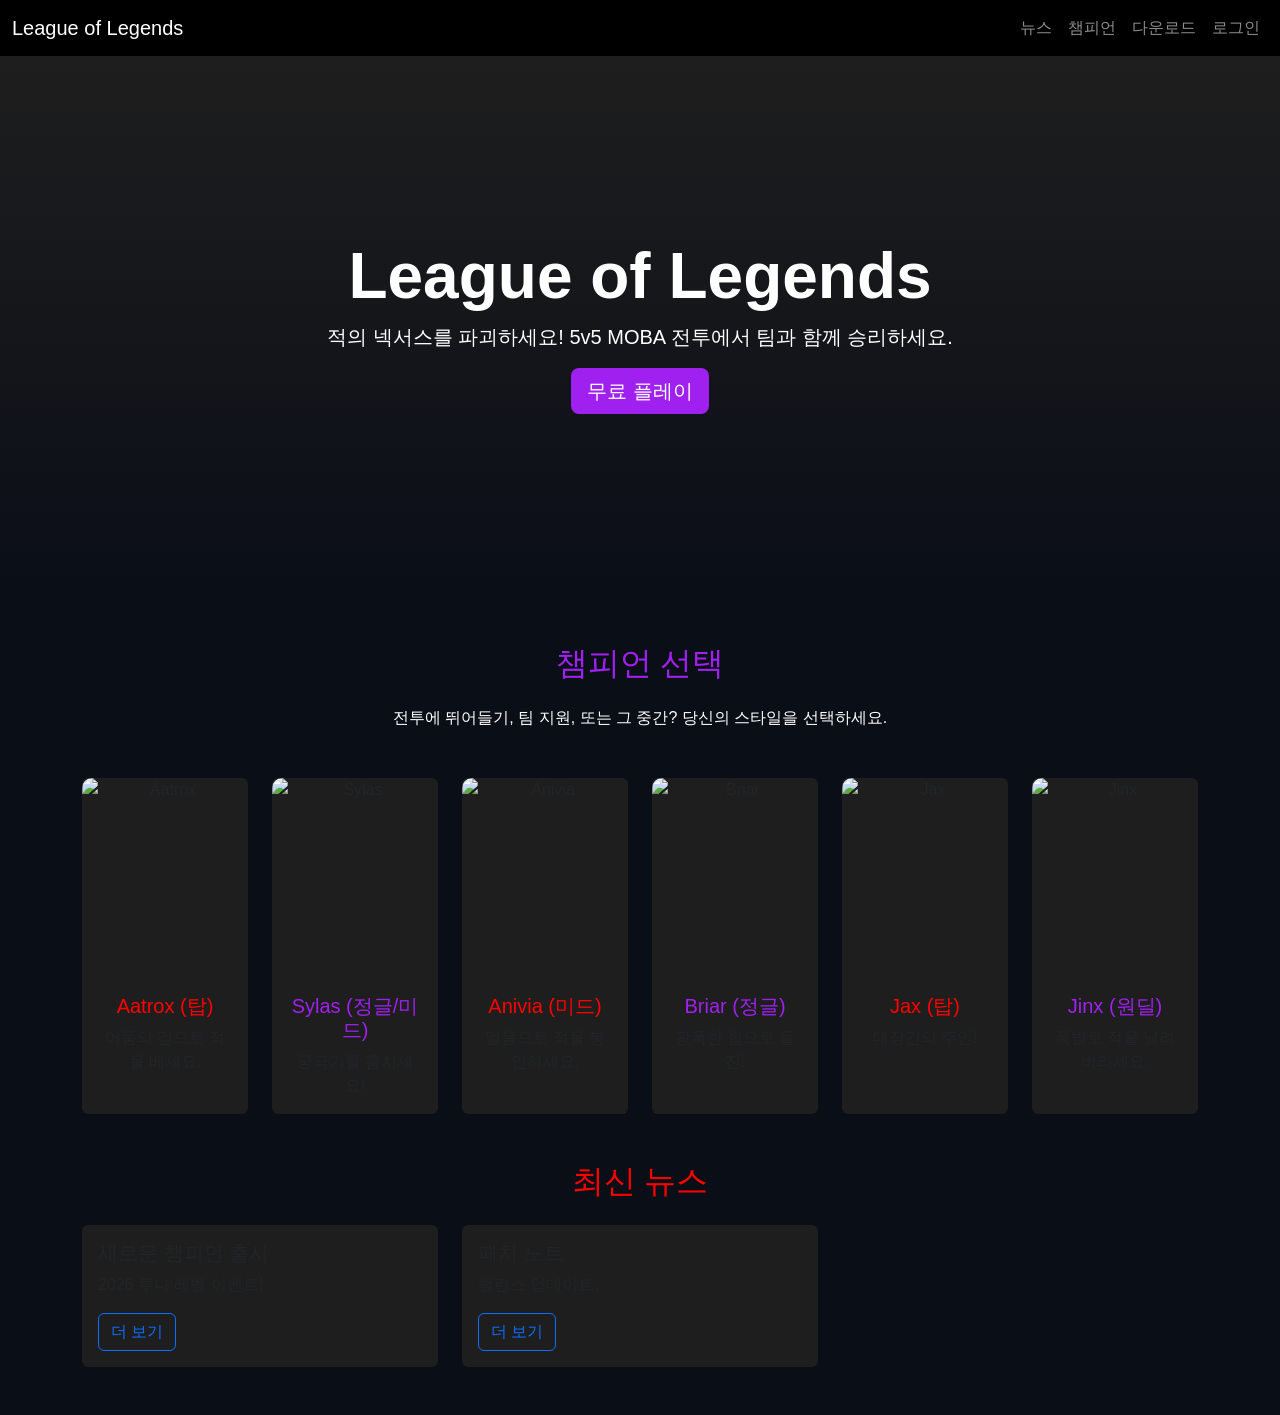
==== src/main/resources/META-INF/resources/index.html @ 88dd43bc "2주차수업완료" ====
<!DOCTYPE html>
<html lang="ko">
<head>
    <meta charset="UTF-8">
    <meta name="viewport" content="width=device-width, initial-scale=1.0">
    <title>League of Legends - 메인 페이지</title>
    <!-- Bootstrap 5 CDN -->
    <link href="https://cdn.jsdelivr.net/npm/bootstrap@5.3.0/dist/css/bootstrap.min.css" rel="stylesheet">
    <script src="https://cdn.jsdelivr.net/npm/bootstrap@5.3.0/dist/js/bootstrap.bundle.min.js"></script>
    <!-- 커스텀 스타일 (LOL 테마 + 챔피언 호버 효과) -->
    <style>
        body { background-color: #0a0e17; color: #fff; font-family: 'Arial', sans-serif; }
        .navbar { background-color: #000; }
        .hero { background: linear-gradient(to bottom, #1e1e1e, #0a0e17); min-height: 60vh; }
        .accent-purple { color: #a020f0; }
        .accent-red { color: #ff0000; }
        .card { background-color: #1e1e1e; border: none; transition: transform 0.3s, box-shadow 0.3s; }
        .card:hover { transform: scale(1.05); box-shadow: 0 10px 20px rgba(160, 32, 240, 0.5); }
        .card-img-top { height: 200px; object-fit: cover; border-radius: 10px 10px 0 0; }
        .btn-primary { background-color: #a020f0; border: none; }
        .btn-primary:hover { background-color: #800080; }
    </style>
</head>
<body>

    <!-- 헤더 (Navbar) -->
    <nav class="navbar navbar-expand-lg navbar-dark">
        <div class="container-fluid">
            <a class="navbar-brand" href="#">League of Legends</a>
            <button class="navbar-toggler" type="button" data-bs-toggle="collapse" data-bs-target="#navbarNav" aria-controls="navbarNav" aria-expanded="false" aria-label="Toggle navigation">
                <span class="navbar-toggler-icon"></span>
            </button>
            <div class="collapse navbar-collapse" id="navbarNav">
                <ul class="navbar-nav ms-auto">
                    <li class="nav-item"><a class="nav-link" href="#">뉴스</a></li>
                    <li class="nav-item"><a class="nav-link" href="#">챔피언</a></li>
                    <li class="nav-item"><a class="nav-link" href="#">다운로드</a></li>
                    <li class="nav-item"><a class="nav-link" href="#">로그인</a></li>
                </ul>
            </div>
        </div>
    </nav>

    <!-- 히어로 배너 (Hero Banner) -->
    <section class="hero d-flex align-items-center justify-content-center text-center py-5">
        <div class="container">
            <h1 class="display-3 fw-bold">League of Legends</h1>
            <p class="lead">적의 넥서스를 파괴하세요! 5v5 MOBA 전투에서 팀과 함께 승리하세요.</p>
            <a href="#" class="btn btn-primary btn-lg">무료 플레이</a>
        </div>
    </section>

<!-- 챔피언 선택 섹션 (작은 썸네일 PNG로 업데이트!) -->
    <section class="container my-5">
        <h2 class="text-center mb-4 accent-purple">챔피언 선택</h2>
        <p class="text-center mb-5">전투에 뛰어들기, 팀 지원, 또는 그 중간? 당신의 스타일을 선택하세요.</p>
        <div class="row g-4">
            <!-- Aatrox -->
            <div class="col-md-6 col-lg-4 col-xl-2">
                <div class="card text-center h-100">
                    <img src="https://ddragon.leagueoflegends.com/cdn/15.24.1/img/champion/Aatrox.png" class="card-img-top" alt="Aatrox" loading="lazy">
                    <div class="card-body">
                        <h5 class="card-title accent-red">Aatrox (탑)</h5>
                        <p class="card-text">어둠의 검으로 적을 베세요.</p>
                    </div>
                </div>
            </div>
            <!-- Sylas -->
            <div class="col-md-6 col-lg-4 col-xl-2">
                <div class="card text-center h-100">
                    <img src="https://ddragon.leagueoflegends.com/cdn/15.24.1/img/champion/Sylas.png" class="card-img-top" alt="Sylas" loading="lazy">
                    <div class="card-body">
                        <h5 class="card-title accent-purple">Sylas (정글/미드)</h5>
                        <p class="card-text">궁극기를 훔치세요!</p>
                    </div>
                </div>
            </div>
            <!-- Anivia -->
            <div class="col-md-6 col-lg-4 col-xl-2">
                <div class="card text-center h-100">
                    <img src="https://ddragon.leagueoflegends.com/cdn/15.24.1/img/champion/Anivia.png" class="card-img-top" alt="Anivia" loading="lazy">
                    <div class="card-body">
                        <h5 class="card-title accent-red">Anivia (미드)</h5>
                        <p class="card-text">얼음으로 적을 봉인하세요.</p>
                    </div>
                </div>
            </div>
            <!-- Briar -->
            <div class="col-md-6 col-lg-4 col-xl-2">
                <div class="card text-center h-100">
                    <img src="https://ddragon.leagueoflegends.com/cdn/15.24.1/img/champion/Briar.png" class="card-img-top" alt="Briar" loading="lazy">
                    <div class="card-body">
                        <h5 class="card-title accent-purple">Briar (정글)</h5>
                        <p class="card-text">광폭한 힘으로 돌진!</p>
                    </div>
                </div>
            </div>
            <!-- Jax -->
            <div class="col-md-6 col-lg-4 col-xl-2">
                <div class="card text-center h-100">
                    <img src="https://ddragon.leagueoflegends.com/cdn/15.24.1/img/champion/Jax.png" class="card-img-top" alt="Jax" loading="lazy">
                    <div class="card-body">
                        <h5 class="card-title accent-red">Jax (탑)</h5>
                        <p class="card-text">대장간의 주인!</p>
                    </div>
                </div>
            </div>
            <!-- Jinx -->
            <div class="col-md-6 col-lg-4 col-xl-2">
                <div class="card text-center h-100">
                    <img src="https://ddragon.leagueoflegends.com/cdn/15.24.1/img/champion/Jinx.png" class="card-img-top" alt="Jinx" loading="lazy">
                    <div class="card-body">
                        <h5 class="card-title accent-purple">Jinx (원딜)</h5>
                        <p class="card-text">폭발로 적을 날려버리세요.</p>
                    </div>
                </div>
            </div>
        </div>
    </section>

    <!-- 뉴스 섹션 (기존 유지) -->
    <section class="container my-5">
        <h2 class="text-center mb-4 accent-red">최신 뉴스</h2>
        <div class="row g-4">
            <div class="col-md-6 col-lg-4">
                <div class="card">
                    <div class="card-body">
                        <h5 class="card-title">새로운 챔피언 출시</h5>
                        <p class="card-text">2026 루나 레벨 이벤트!</p>
                        <a href="#" class="btn btn-outline-primary">더 보기</a>
                    </div>
                </div>
            </div>
            <div class="col-md-6 col-lg-4">
                <div class="card">
                    <div class="card-body">
                        <h5 class="card-title">패치 노트</h5>
                        <p class="card-text">밸런스 업데이트.</p>
                        <a href="#" class="btn btn-outline-primary">더 보기</a>
                    </div>
                </div>
            </div>
        </div>
    </section>
    
</body>
</html>
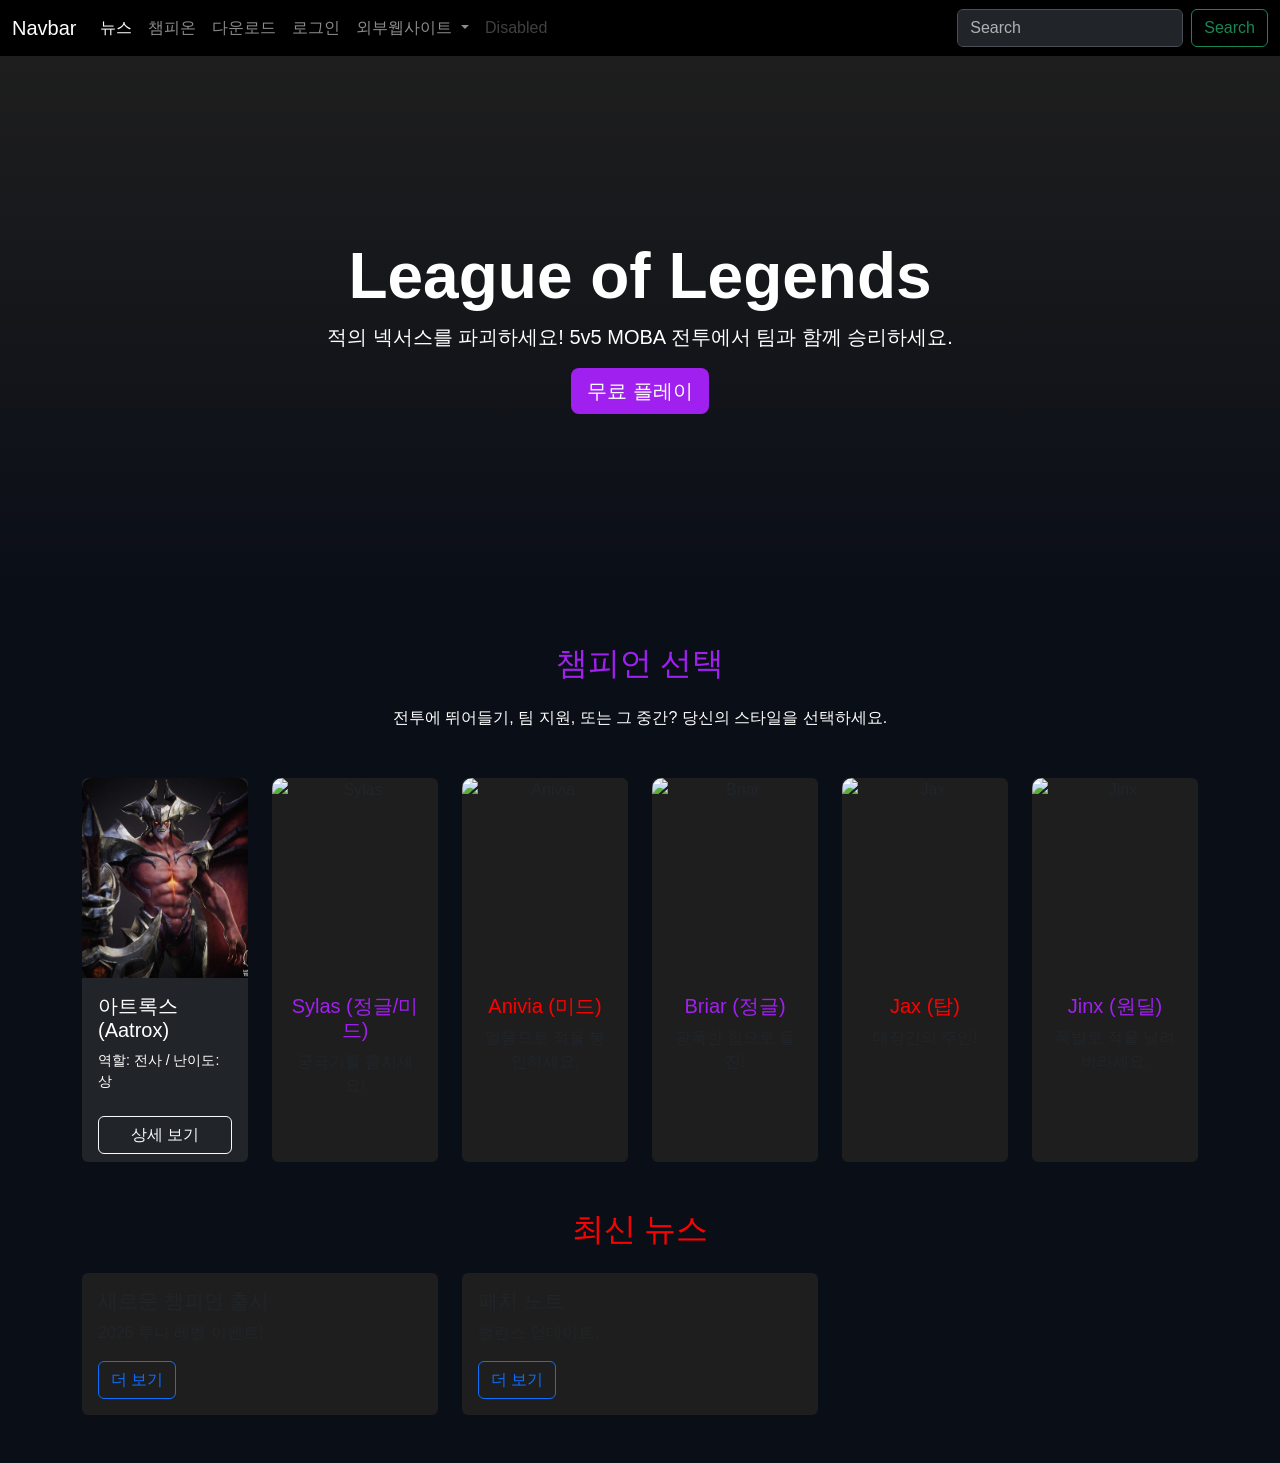
==== commit 529ea77f: "4주차수업완료" ====
--- a/src/main/resources/META-INF/resources/index.html
+++ b/src/main/resources/META-INF/resources/index.html
@@ -24,23 +24,48 @@
 <body>
 
     <!-- 헤더 (Navbar) -->
-    <nav class="navbar navbar-expand-lg navbar-dark">
-        <div class="container-fluid">
-            <a class="navbar-brand" href="#">League of Legends</a>
-            <button class="navbar-toggler" type="button" data-bs-toggle="collapse" data-bs-target="#navbarNav" aria-controls="navbarNav" aria-expanded="false" aria-label="Toggle navigation">
-                <span class="navbar-toggler-icon"></span>
-            </button>
-            <div class="collapse navbar-collapse" id="navbarNav">
-                <ul class="navbar-nav ms-auto">
-                    <li class="nav-item"><a class="nav-link" href="#">뉴스</a></li>
-                    <li class="nav-item"><a class="nav-link" href="#">챔피언</a></li>
-                    <li class="nav-item"><a class="nav-link" href="#">다운로드</a></li>
-                    <li class="nav-item"><a class="nav-link" href="#">로그인</a></li>
-                </ul>
-            </div>
-        </div>
-    </nav>
-
+   <nav class="navbar navbar-expand-lg" data-bs-theme="dark">
+  <div class="container-fluid">
+    <a class="navbar-brand" href="#">Navbar</a>
+    <button class="navbar-toggler" type="button" data-bs-toggle="collapse" data-bs-target="#navbarSupportedContent" aria-controls="navbarSupportedContent" aria-expanded="false" aria-label="Toggle navigation">
+      <span class="navbar-toggler-icon"></span>
+    </button>
+    <div class="collapse navbar-collapse" id="navbarSupportedContent">
+      <ul class="navbar-nav me-auto mb-2 mb-lg-0">
+        <li class="nav-item">
+          <a class="nav-link active" aria-current="page" href="#">뉴스</a>
+        </li>
+        <li class="nav-item">
+          <a class="nav-link" href="#">챔피온</a>
+        </li>
+         <li class="nav-item">
+          <a class="nav-link" href="#">다운로드</a>
+        </li>
+         <li class="nav-item">
+          <a class="nav-link" href="#">로그인</a>
+        </li>
+        <li class="nav-item dropdown">
+          <a class="nav-link dropdown-toggle" href="#" id="navbarDropdown" role="button" data-bs-toggle="dropdown" aria-expanded="false">
+            외부웹사이트
+          </a>
+          <ul class="dropdown-menu" aria-labelledby="navbarDropdown">
+            <li><a class="dropdown-item" href="https://lol.ps/" target="_blank">롤 전적 사이트</a></li>
+            <li><a class="dropdown-item" href="#">Another action</a></li>
+            <li><hr class="dropdown-divider"></li>
+            <li><a class="dropdown-item" href="#">Something else here</a></li>
+          </ul>
+        </li>
+        <li class="nav-item">
+          <a class="nav-link disabled" href="#" tabindex="-1" aria-disabled="true">Disabled</a>
+        </li>
+      </ul>
+      <form class="d-flex">
+        <input class="form-control me-2" type="search" placeholder="Search" aria-label="Search">
+        <button class="btn btn-outline-success" type="submit">Search</button>
+      </form>
+    </div>
+  </div>
+</nav>
     <!-- 히어로 배너 (Hero Banner) -->
     <section class="hero d-flex align-items-center justify-content-center text-center py-5">
         <div class="container">
@@ -56,15 +81,48 @@
         <p class="text-center mb-5">전투에 뛰어들기, 팀 지원, 또는 그 중간? 당신의 스타일을 선택하세요.</p>
         <div class="row g-4">
             <!-- Aatrox -->
-            <div class="col-md-6 col-lg-4 col-xl-2">
-                <div class="card text-center h-100">
-                    <img src="https://ddragon.leagueoflegends.com/cdn/15.24.1/img/champion/Aatrox.png" class="card-img-top" alt="Aatrox" loading="lazy">
-                    <div class="card-body">
-                        <h5 class="card-title accent-red">Aatrox (탑)</h5>
-                        <p class="card-text">어둠의 검으로 적을 베세요.</p>
-                    </div>
-                </div>
-            </div>
+            <div class="col">
+            <div class="card bg-dark text-white border-secondary h-100">
+                <img src="image/a1.jpeg" class="card-img-top" alt="아트록스">
+                <div class="card-body">
+                <h5 class="card-title">아트록스 (Aatrox)</h5>
+                <p class="card-text small">역할: 전사 / 난이도: 상</p>
+                </div>
+                <div class="card-footer bg-transparent border-0">
+                <button class="btn btn-outline-light w-100"
+                    data-bs-toggle="modal"
+                    data-bs-target="#modalAatrox"
+                    data-champ="Aatrox">
+                상세 보기
+                </button>
+                </div>
+            </div>
+            </div>
+  <!-- 모달 (iframe으로 Aatrox.html 불러오기) -->
+<div class="modal fade" id="modalAatrox" tabindex="-1" aria-labelledby="modalAatroxLabel" aria-hidden="true">
+<div class="modal-dialog modal-xl modal-dialog-centered modal-dialog-scrollable">
+<div class="modal-content bg-dark text-white border-secondary">
+<!-- 헤더 -->
+<div class="modal-header border-secondary">
+<h5 class="modal-title" id="modalAatroxLabel">아트록스 (Aatrox) 상세 정보</h5>
+<button type="button" class="btn-close btn-close-white" data-bs-dismiss="modal" aria-label="Close"></button>
+</div>
+<!-- 바디: iframe으로 내용 채움 -->
+<div class="modal-body p-0" style="height: 65vh; background: #0a0e17;">
+<iframe
+src="modals/Aatrox.html"
+frameborder="0"
+style="width: 100%; height: 100%; border: none;"
+allowfullscreen>
+</iframe>
+</div>
+<!-- 푸터 -->
+<div class="modal-footer border-secondary">
+<button type="button" class="btn btn-outline-light" data-bs-dismiss="modal">닫기</button>
+</div>
+</div>
+</div>
+</div>
             <!-- Sylas -->
             <div class="col-md-6 col-lg-4 col-xl-2">
                 <div class="card text-center h-100">
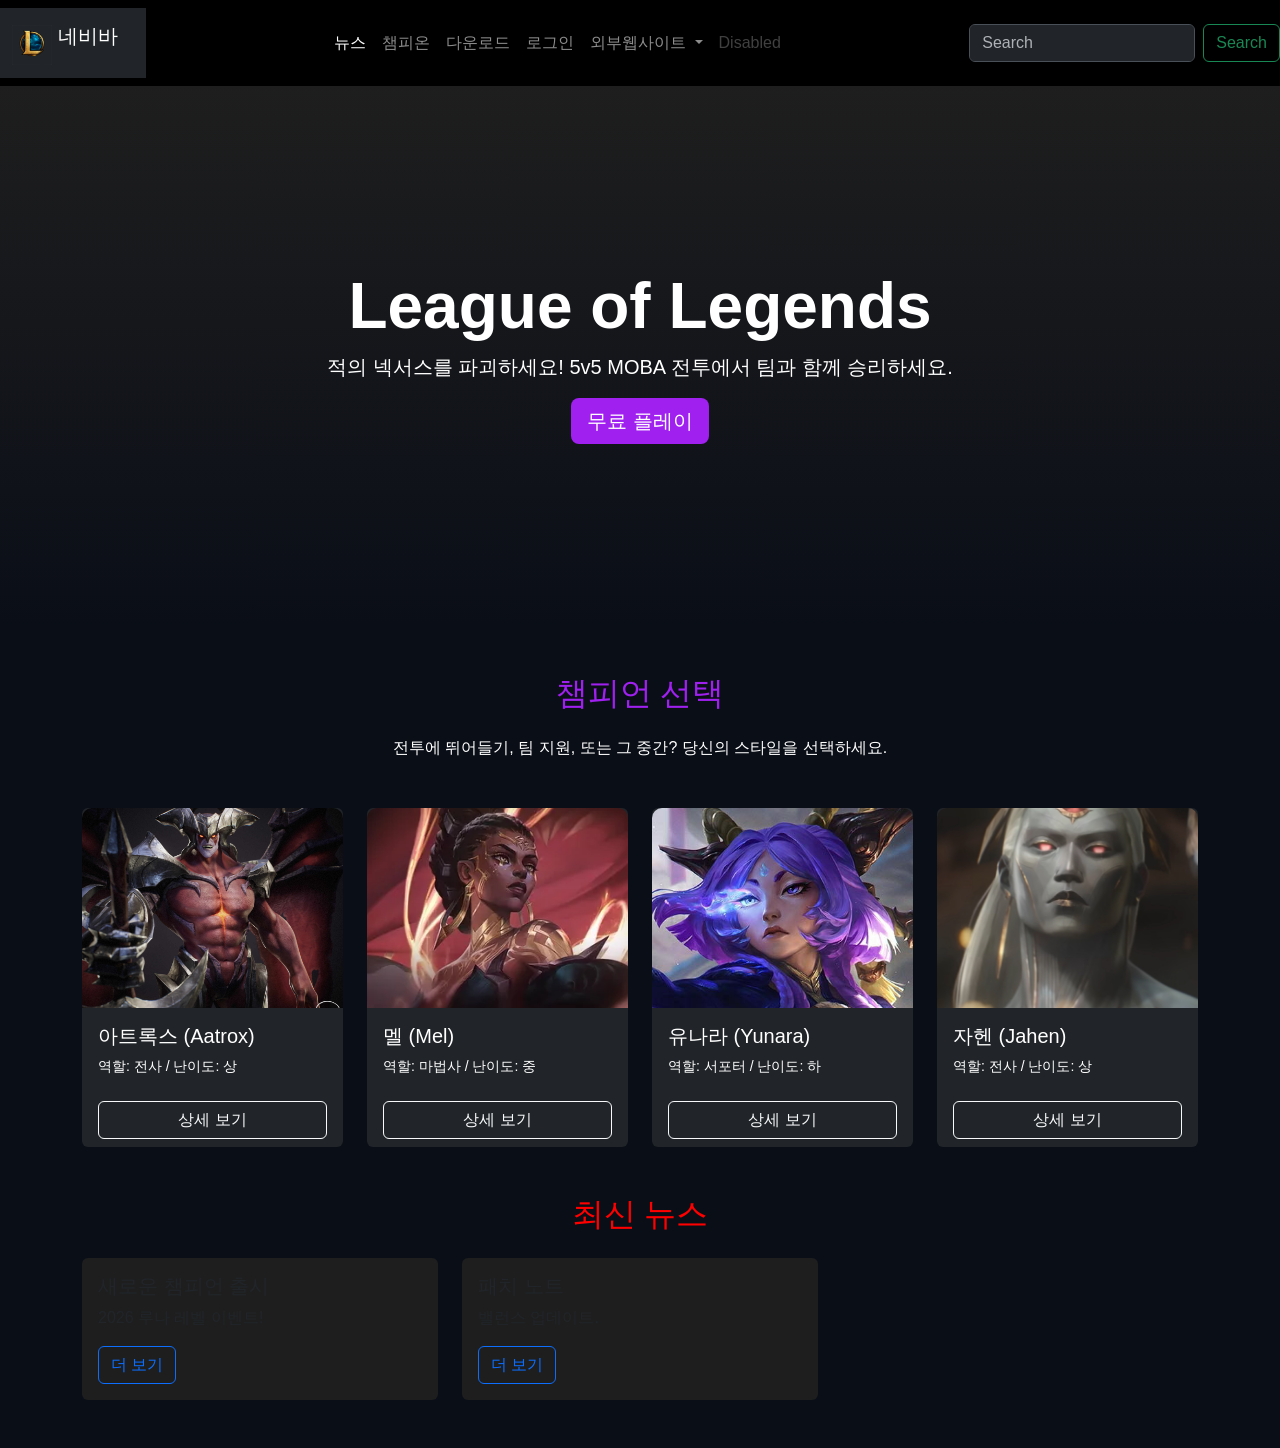
==== commit 930e3292: "5주차수업완료" ====
--- a/src/main/resources/META-INF/resources/index.html
+++ b/src/main/resources/META-INF/resources/index.html
@@ -25,13 +25,19 @@
 
     <!-- 헤더 (Navbar) -->
    <nav class="navbar navbar-expand-lg" data-bs-theme="dark">
+  <nav class="navbar navbar-expand-lg bg-dark navbar-dark">
   <div class="container-fluid">
-    <a class="navbar-brand" href="#">Navbar</a>
+    <a class="navbar-brand" href="#">
+      <img src="image/a2.jpeg" alt="LOL 로고" width="40" height="40" class="d-inline-block align-text-top">
+      네비바
+    </a>
+  </div>
+</nav>
     <button class="navbar-toggler" type="button" data-bs-toggle="collapse" data-bs-target="#navbarSupportedContent" aria-controls="navbarSupportedContent" aria-expanded="false" aria-label="Toggle navigation">
       <span class="navbar-toggler-icon"></span>
     </button>
     <div class="collapse navbar-collapse" id="navbarSupportedContent">
-      <ul class="navbar-nav me-auto mb-2 mb-lg-0">
+      <ul class="navbar-nav mx-auto mb-2 mb-lg-0">
         <li class="nav-item">
           <a class="nav-link active" aria-current="page" href="#">뉴스</a>
         </li>
@@ -39,7 +45,7 @@
           <a class="nav-link" href="#">챔피온</a>
         </li>
          <li class="nav-item">
-          <a class="nav-link" href="#">다운로드</a>
+          <a class="nav-link" href="main_page_sub/download.html">다운로드</a>
         </li>
          <li class="nav-item">
           <a class="nav-link" href="#">로그인</a>
@@ -83,7 +89,9 @@
             <!-- Aatrox -->
             <div class="col">
             <div class="card bg-dark text-white border-secondary h-100">
-                <img src="image/a1.jpeg" class="card-img-top" alt="아트록스">
+               <img src="image/a1.jpeg" class="card-img-top" 
+                    alt="아트록스"
+                    style="height: 200px; object-fit: cover;">
                 <div class="card-body">
                 <h5 class="card-title">아트록스 (Aatrox)</h5>
                 <p class="card-text small">역할: 전사 / 난이도: 상</p>
@@ -98,7 +106,7 @@
                 </div>
             </div>
             </div>
-  <!-- 모달 (iframe으로 Aatrox.html 불러오기) -->
+<!-- 모달 (iframe으로 Aatrox.html 불러오기) -->
 <div class="modal fade" id="modalAatrox" tabindex="-1" aria-labelledby="modalAatroxLabel" aria-hidden="true">
 <div class="modal-dialog modal-xl modal-dialog-centered modal-dialog-scrollable">
 <div class="modal-content bg-dark text-white border-secondary">
@@ -123,57 +131,104 @@
 </div>
 </div>
 </div>
-            <!-- Sylas -->
-            <div class="col-md-6 col-lg-4 col-xl-2">
-                <div class="card text-center h-100">
-                    <img src="https://ddragon.leagueoflegends.com/cdn/15.24.1/img/champion/Sylas.png" class="card-img-top" alt="Sylas" loading="lazy">
-                    <div class="card-body">
-                        <h5 class="card-title accent-purple">Sylas (정글/미드)</h5>
-                        <p class="card-text">궁극기를 훔치세요!</p>
-                    </div>
-                </div>
-            </div>
-            <!-- Anivia -->
-            <div class="col-md-6 col-lg-4 col-xl-2">
-                <div class="card text-center h-100">
-                    <img src="https://ddragon.leagueoflegends.com/cdn/15.24.1/img/champion/Anivia.png" class="card-img-top" alt="Anivia" loading="lazy">
-                    <div class="card-body">
-                        <h5 class="card-title accent-red">Anivia (미드)</h5>
-                        <p class="card-text">얼음으로 적을 봉인하세요.</p>
-                    </div>
-                </div>
-            </div>
-            <!-- Briar -->
-            <div class="col-md-6 col-lg-4 col-xl-2">
-                <div class="card text-center h-100">
-                    <img src="https://ddragon.leagueoflegends.com/cdn/15.24.1/img/champion/Briar.png" class="card-img-top" alt="Briar" loading="lazy">
-                    <div class="card-body">
-                        <h5 class="card-title accent-purple">Briar (정글)</h5>
-                        <p class="card-text">광폭한 힘으로 돌진!</p>
-                    </div>
-                </div>
-            </div>
-            <!-- Jax -->
-            <div class="col-md-6 col-lg-4 col-xl-2">
-                <div class="card text-center h-100">
-                    <img src="https://ddragon.leagueoflegends.com/cdn/15.24.1/img/champion/Jax.png" class="card-img-top" alt="Jax" loading="lazy">
-                    <div class="card-body">
-                        <h5 class="card-title accent-red">Jax (탑)</h5>
-                        <p class="card-text">대장간의 주인!</p>
-                    </div>
-                </div>
-            </div>
-            <!-- Jinx -->
-            <div class="col-md-6 col-lg-4 col-xl-2">
-                <div class="card text-center h-100">
-                    <img src="https://ddragon.leagueoflegends.com/cdn/15.24.1/img/champion/Jinx.png" class="card-img-top" alt="Jinx" loading="lazy">
-                    <div class="card-body">
-                        <h5 class="card-title accent-purple">Jinx (원딜)</h5>
-                        <p class="card-text">폭발로 적을 날려버리세요.</p>
-                    </div>
-                </div>
-            </div>
-        </div>
+            <!-- Mel -->
+  <div class="col">
+            <div class="card bg-dark text-white border-secondary h-100">
+    <img src="image/a3.jpeg" class="card-img-top"
+        alt="멜 (Mel)"
+        style="height: 200px; object-fit: cover; object-position: center 30%;">
+                <div class="card-body">
+      <h5 class="card-title">멜 (Mel)</h5>
+      <p class="card-text small">역할: 마법사 / 난이도: 중</p>
+    </div>
+    <div class="card-footer bg-transparent border-0">
+      <button class="btn btn-outline-light w-100" data-bs-toggle="modal" data-bs-target="#modalMel" aria-label="멜 상세 정보 보기">
+        상세 보기
+      </button>
+    </div>
+  </div>
+</div>
+<!-- Mel 모달 -->
+<div class="modal fade" id="modalMel" tabindex="-1" aria-labelledby="modalMelLabel" aria-hidden="true">
+  <div class="modal-dialog modal-xl modal-dialog-centered modal-dialog-scrollable">
+    <div class="modal-content bg-dark text-white border-secondary">
+      <div class="modal-header border-secondary">
+        <h5 class="modal-title" id="modalMelLabel">멜 (Mel) 상세 정보</h5>
+        <button type="button" class="btn-close btn-close-white" data-bs-dismiss="modal" aria-label="닫기"></button>
+      </div>
+      <div class="modal-body p-0" style="height: 65vh; background: #0a0e17;">
+        <iframe src="modals/Mel.html" frameborder="0" style="width: 100%; height: 100%; border: none;" allowfullscreen></iframe>
+      </div>
+      <div class="modal-footer border-secondary">
+        <button type="button" class="btn btn-outline-light" data-bs-dismiss="modal">닫기</button>
+      </div>
+    </div>
+  </div>
+</div>
+<!-- Yunara -->
+  <div class="col">
+            <div class="card bg-dark text-white border-secondary h-100">
+    <img src="image/a4.jpeg" class="card-img-top" alt="유나라 (Yunara)" style="height: 200px; object-fit: cover;">
+    <div class="card-body">
+      <h5 class="card-title">유나라 (Yunara)</h5>
+      <p class="card-text small">역할: 서포터 / 난이도: 하</p>
+    </div>
+    <div class="card-footer bg-transparent border-0">
+      <button class="btn btn-outline-light w-100" data-bs-toggle="modal" data-bs-target="#modalYunara" aria-label="유나라 상세 정보 보기">
+        상세 보기
+      </button>
+    </div>
+  </div>
+</div>
+<!-- Yunara 모달 -->
+<div class="modal fade" id="modalYunara" tabindex="-1" aria-labelledby="modalYunaraLabel" aria-hidden="true">
+  <div class="modal-dialog modal-xl modal-dialog-centered modal-dialog-scrollable">
+    <div class="modal-content bg-dark text-white border-secondary">
+      <div class="modal-header border-secondary">
+        <h5 class="modal-title" id="modalYunaraLabel">유나라 (Yunara) 상세 정보</h5>
+        <button type="button" class="btn-close btn-close-white" data-bs-dismiss="modal" aria-label="닫기"></button>
+      </div>
+      <div class="modal-body p-0" style="height: 65vh; background: #0a0e17;">
+        <iframe src="modals/Yunara.html" frameborder="0" style="width: 100%; height: 100%; border: none;" allowfullscreen></iframe>
+      </div>
+      <div class="modal-footer border-secondary">
+        <button type="button" class="btn btn-outline-light" data-bs-dismiss="modal">닫기</button>
+      </div>
+    </div>
+  </div>
+</div>
+<!-- Jahen -->
+  <div class="col">
+            <div class="card bg-dark text-white border-secondary h-100">
+    <img src="image/a5.jpeg" class="card-img-top" alt="자헨 (Jahen)" style="height: 200px; object-fit: cover;">
+    <div class="card-body">
+      <h5 class="card-title">자헨 (Jahen)</h5>
+      <p class="card-text small">역할: 전사 / 난이도: 상</p>
+    </div>
+    <div class="card-footer bg-transparent border-0">
+      <button class="btn btn-outline-light w-100" data-bs-toggle="modal" data-bs-target="#modalJahen" aria-label="자헨 상세 정보 보기">
+        상세 보기
+      </button>
+    </div>
+  </div>
+</div>
+<!-- Jahen 모달 -->
+<div class="modal fade" id="modalJahen" tabindex="-1" aria-labelledby="modalJahenLabel" aria-hidden="true">
+  <div class="modal-dialog modal-xl modal-dialog-centered modal-dialog-scrollable">
+    <div class="modal-content bg-dark text-white border-secondary">
+      <div class="modal-header border-secondary">
+        <h5 class="modal-title" id="modalJahenLabel">자헨 (Jahen) 상세 정보</h5>
+        <button type="button" class="btn-close btn-close-white" data-bs-dismiss="modal" aria-label="닫기"></button>
+      </div>
+      <div class="modal-body p-0" style="height: 65vh; background: #0a0e17;">
+        <iframe src="modals/Jahen.html" frameborder="0" style="width: 100%; height: 100%; border: none;" allowfullscreen></iframe>
+      </div>
+      <div class="modal-footer border-secondary">
+        <button type="button" class="btn btn-outline-light" data-bs-dismiss="modal">닫기</button>
+      </div>
+    </div>
+  </div>
+</div>
     </section>
 
     <!-- 뉴스 섹션 (기존 유지) -->
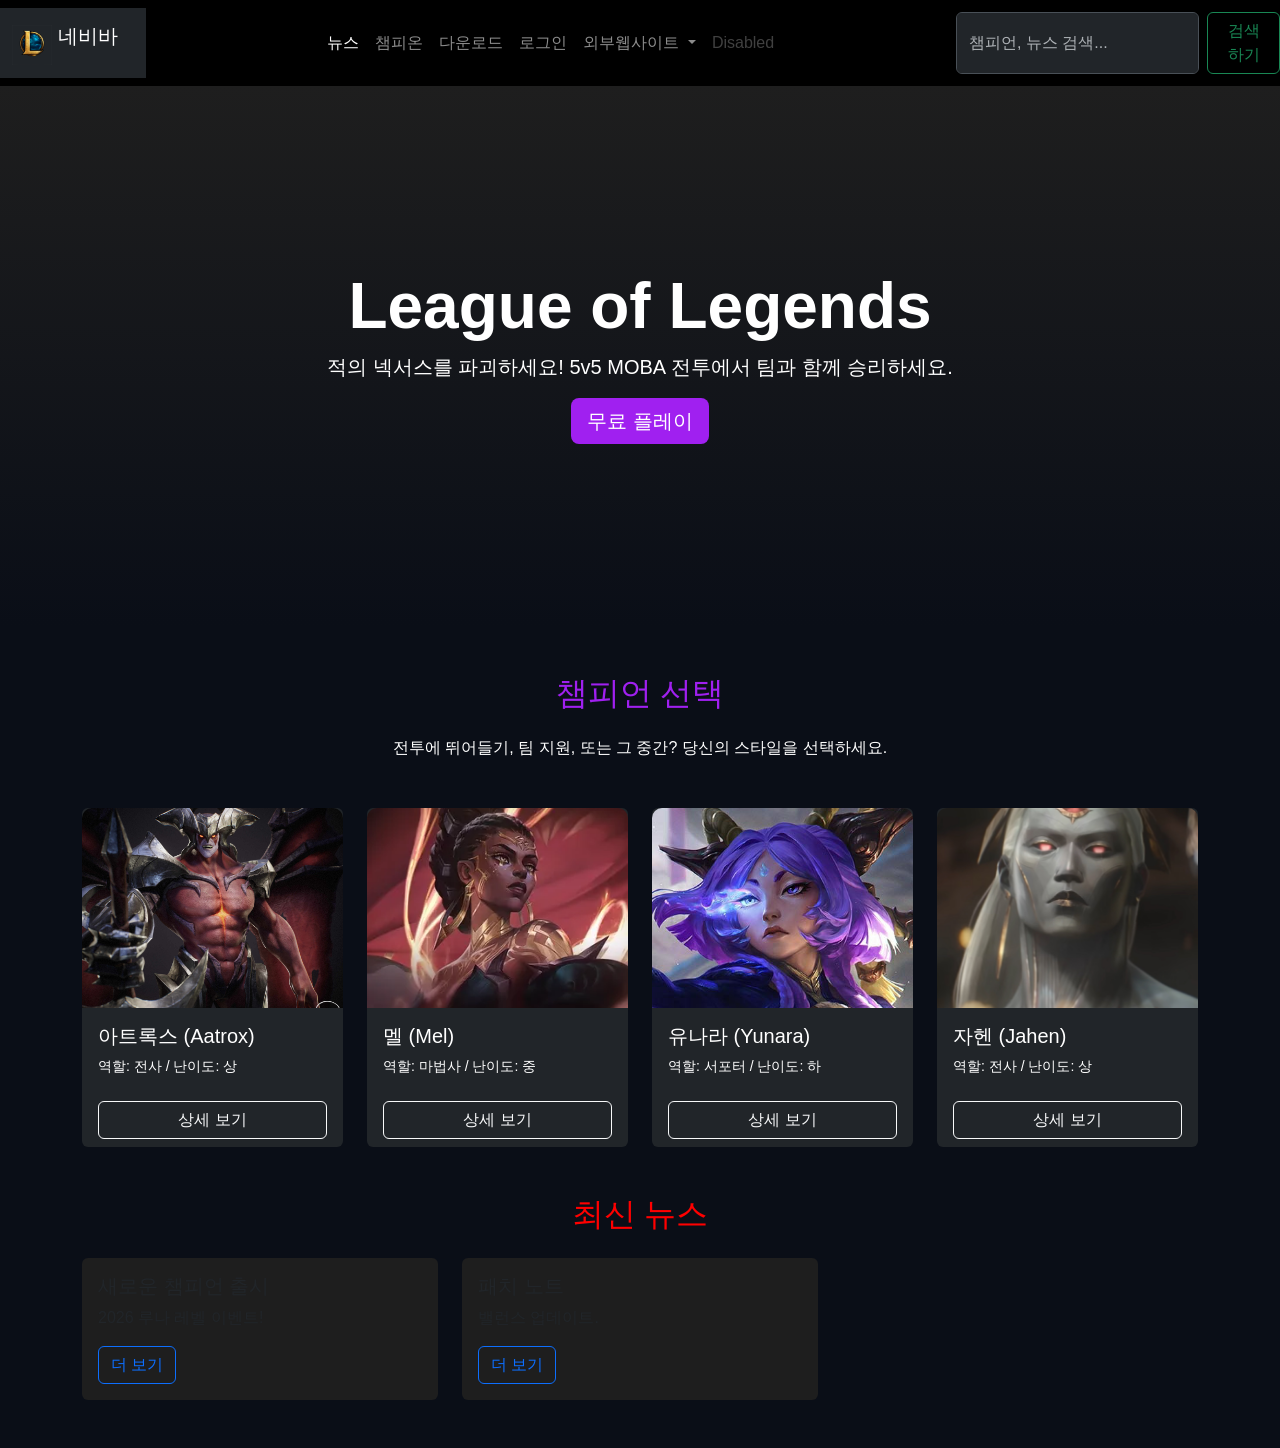
==== commit 0da7e748: "6주차 수업완료" ====
--- a/src/main/resources/META-INF/resources/index.html
+++ b/src/main/resources/META-INF/resources/index.html
@@ -6,7 +6,15 @@
     <title>League of Legends - 메인 페이지</title>
     <!-- Bootstrap 5 CDN -->
     <link href="https://cdn.jsdelivr.net/npm/bootstrap@5.3.0/dist/css/bootstrap.min.css" rel="stylesheet">
-    <script src="https://cdn.jsdelivr.net/npm/bootstrap@5.3.0/dist/js/bootstrap.bundle.min.js"></script>
+    <script src="js/bootstrap.bundle.min.js"></script>
+    <script src="js/test.js"></script>
+
+    <script>
+        window.onload = function() {
+            alert("메인 페이지 로딩 완료");
+          }
+    </script>
+
     <!-- 커스텀 스타일 (LOL 테마 + 챔피언 호버 효과) -->
     <style>
         body { background-color: #0a0e17; color: #fff; font-family: 'Arial', sans-serif; }
@@ -65,9 +73,9 @@
           <a class="nav-link disabled" href="#" tabindex="-1" aria-disabled="true">Disabled</a>
         </li>
       </ul>
-      <form class="d-flex">
-        <input class="form-control me-2" type="search" placeholder="Search" aria-label="Search">
-        <button class="btn btn-outline-success" type="submit">Search</button>
+      <form class="d-flex" id="searchForm">
+        <input class="form-control me-2" type="search" placeholder="챔피언, 뉴스 검색..." aria-label="Search" id="searchInput">
+        <button class="btn btn-outline-success" type="submit">검색하기</button>
       </form>
     </div>
   </div>
@@ -77,7 +85,7 @@
         <div class="container">
             <h1 class="display-3 fw-bold">League of Legends</h1>
             <p class="lead">적의 넥서스를 파괴하세요! 5v5 MOBA 전투에서 팀과 함께 승리하세요.</p>
-            <a href="#" class="btn btn-primary btn-lg">무료 플레이</a>
+            <a href="#" class="btn btn-primary btn-lg" onclick="alert('즐거운 플레이 되세요')">무료 플레이</a>
         </div>
     </section>
 
@@ -255,6 +263,6 @@
             </div>
         </div>
     </section>
-    
+    <script src="js/search.js"></script>
 </body>
 </html>
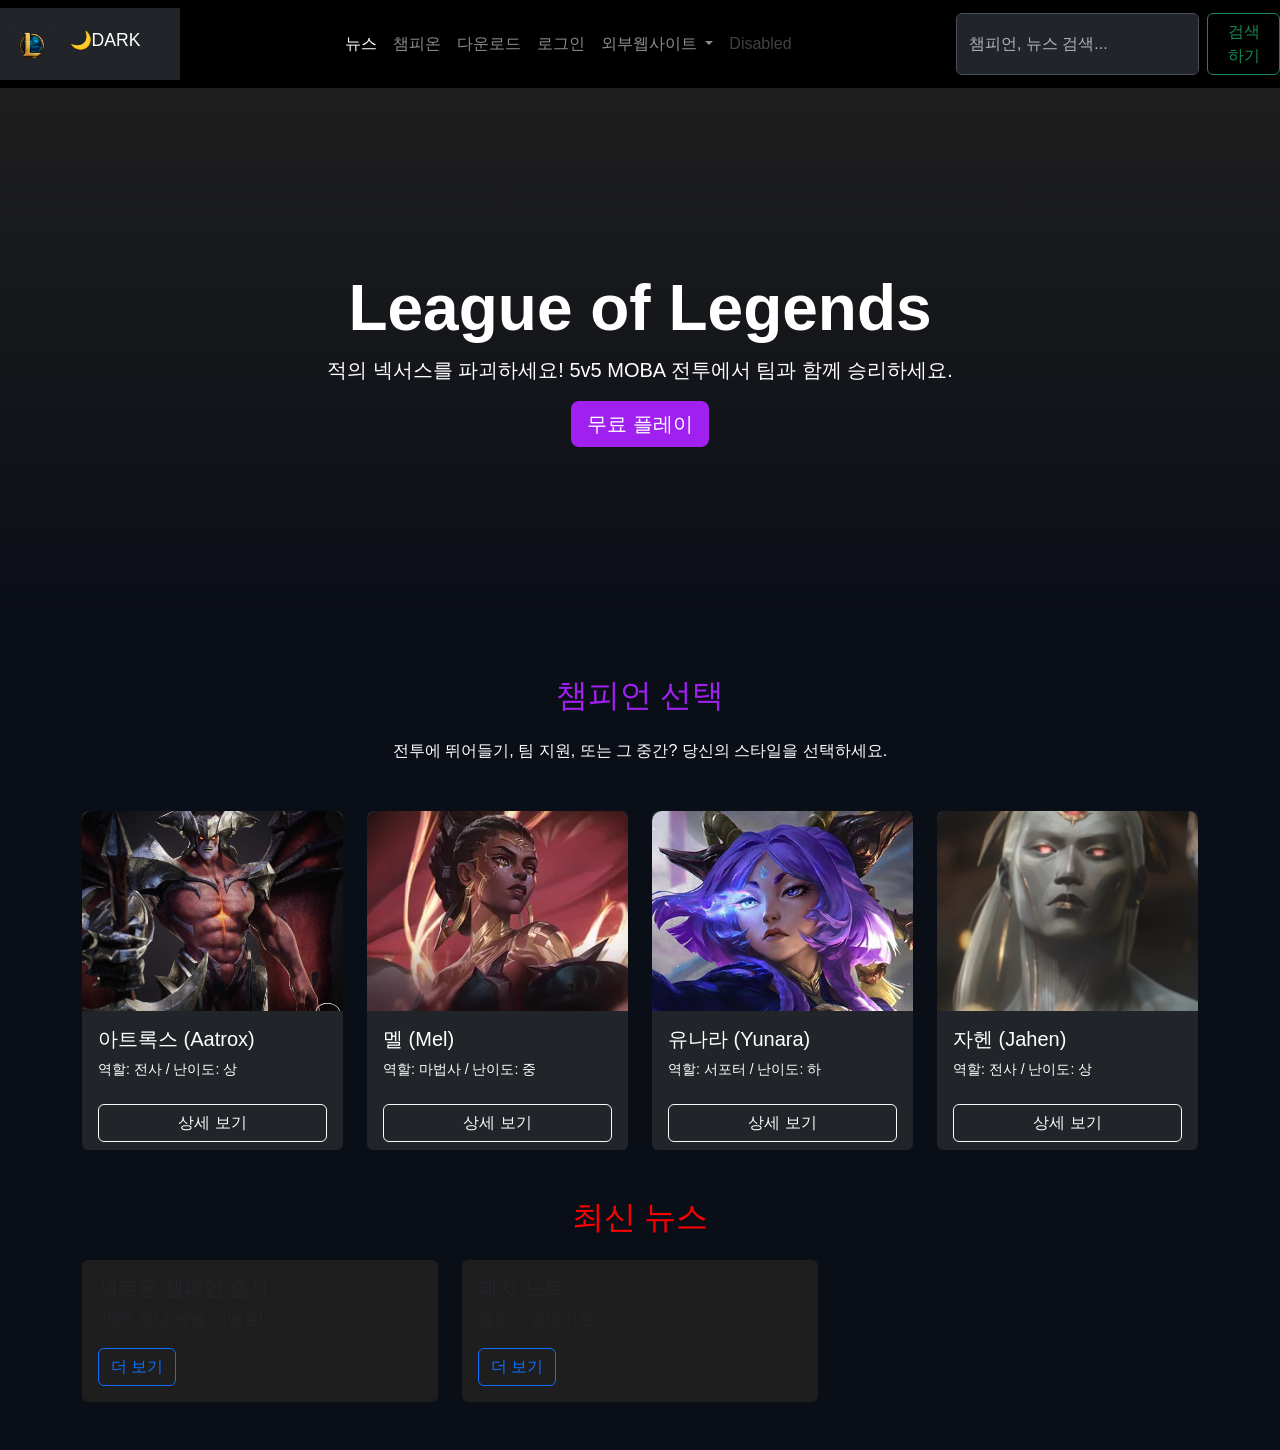
==== commit ae298b42: "9주차 수업완료" ====
--- a/src/main/resources/META-INF/resources/index.html
+++ b/src/main/resources/META-INF/resources/index.html
@@ -9,6 +9,8 @@
     <script src="js/bootstrap.bundle.min.js"></script>
     <script src="js/test.js"></script>
 
+
+    <link rel="stylesheet" href="css/main.css">
     <script>
         window.onload = function() {
             alert("메인 페이지 로딩 완료");
@@ -32,12 +34,14 @@
 <body>
 
     <!-- 헤더 (Navbar) -->
-   <nav class="navbar navbar-expand-lg" data-bs-theme="dark">
+  <nav class="navbar navbar-expand-lg" data-bs-theme="dark">
   <nav class="navbar navbar-expand-lg bg-dark navbar-dark">
   <div class="container-fluid">
     <a class="navbar-brand" href="#">
       <img src="image/a2.jpeg" alt="LOL 로고" width="40" height="40" class="d-inline-block align-text-top">
-      네비바
+      <button class="btn border-0" id="themeToggleBtn" onclick="toggleTheme()">
+🌙DARK
+</button>
     </a>
   </div>
 </nav>
@@ -52,10 +56,10 @@
         <li class="nav-item">
           <a class="nav-link" href="#">챔피온</a>
         </li>
-         <li class="nav-item">
+        <li class="nav-item">
           <a class="nav-link" href="main_page_sub/download.html">다운로드</a>
         </li>
-         <li class="nav-item">
+        <li class="nav-item">
           <a class="nav-link" href="#">로그인</a>
         </li>
         <li class="nav-item dropdown">
@@ -97,7 +101,7 @@
             <!-- Aatrox -->
             <div class="col">
             <div class="card bg-dark text-white border-secondary h-100">
-               <img src="image/a1.jpeg" class="card-img-top" 
+              <img src="image/a1.jpeg" class="card-img-top" 
                     alt="아트록스"
                     style="height: 200px; object-fit: cover;">
                 <div class="card-body">
@@ -115,9 +119,9 @@
             </div>
             </div>
 <!-- 모달 (iframe으로 Aatrox.html 불러오기) -->
-<div class="modal fade" id="modalAatrox" tabindex="-1" aria-labelledby="modalAatroxLabel" aria-hidden="true">
-<div class="modal-dialog modal-xl modal-dialog-centered modal-dialog-scrollable">
-<div class="modal-content bg-dark text-white border-secondary">
+  <div class="modal fade" id="modalAatrox" tabindex="-1" aria-labelledby="modalAatroxLabel" aria-hidden="true">
+  <div class="modal-dialog modal-xl modal-dialog-centered modal-dialog-scrollable">
+  <div class="modal-content bg-dark text-white border-secondary">
 <!-- 헤더 -->
 <div class="modal-header border-secondary">
 <h5 class="modal-title" id="modalAatroxLabel">아트록스 (Aatrox) 상세 정보</h5>
@@ -263,6 +267,47 @@
             </div>
         </div>
     </section>
+
+<!-- ===== 검색 결과 섹션 (기본 숨김) ===== -->
+<section id="searchResults">
+      <!-- 키워드 헤더 -->
+      <div class="search-keyword-header">
+        <h1 id="searchKeywordDisplay"></h1>
+      </div>
+      <!-- 본문: 사이드바 + 콘텐츠 -->
+      <div class="search-body">
+        <div class="container-fluid px-0">
+        <div class="row g-0">
+          <!-- 왼쪽 카테고리 사이드바 -->
+          <div class="col-md-3 col-lg-2 search-sidebar bg-white py-4">
+            <div class="px-3 mb-3" style="font-size:0.8rem; color:#999; text-transform:uppercase; letter-spacing:0.1em;">카테고리</div>
+              <div class="search-category-item active" onclick="switchCategory('champion', this)">
+                챔피언 <span class="count" id="champCount">(0)</span>
+              </div>
+
+              <div class="search-category-item" onclick="switchCategory('news', this)">
+                뉴스 <span class="count" id="newsCount">(0)</span>
+              </div>
+            </div>
+            <!-- 오른쪽 콘텐츠 -->
+            <div class="col-md-9 col-lg-10 search-content-area">
+              <!-- 챔피언 결과 -->
+              <div id="resultChampion">
+                  <h5 class="mb-4" style="color:#333;">챔피언</h5>
+                  <div id="championResultList"></div>
+              </div>
+              <!-- 뉴스 결과 -->
+              <div id="resultNews" style="display:none;">
+                  <h5 class="mb-4" style="color:#333;">뉴스</h5>
+                  <div id="newsResultList"></div>
+              </div>
+            </div>
+          </div>
+        </div>
+      </div>
+</section>
+
     <script src="js/search.js"></script>
+    <script src="js/toggle.js"></script>
 </body>
 </html>
--- a/src/main/resources/META-INF/resources/css/main.css
+++ b/src/main/resources/META-INF/resources/css/main.css
@@ -0,0 +1,84 @@
+/* ── 기본 레이아웃 ──────────────────────────────────────────── */
+body { background-color: #0a0e17; color: #fff; font-family: 'Arial', sans-serif; }
+.navbar { background-color: #000; }
+.hero { background: linear-gradient(to bottom, #1e1e1e, #0a0e17); min-height: 60vh; }
+
+/* ── 강조 색상 ──────────────────────────────────────────────── */
+.accent-purple { color: #a020f0; }
+.accent-red { color: #ff0000; }
+
+/* ── 카드 ────────────────────────────────────────────────────── */
+.card { background-color: #1e1e1e; border: none; transition: transform 0.3s, box-shadow 0.3s; }
+.card:hover { transform: scale(1.05); box-shadow: 0 10px 20px rgba(160, 32, 240, 0.5); }
+.card-img-top { height: 200px; object-fit: cover; border-radius: 10px 10px 0 0; }
+
+/* ── 버튼 ────────────────────────────────────────────────────── */
+.btn-primary { background-color: #a020f0; border: none; }
+.btn-primary:hover { background-color: #800080; }
+
+/* ── 검색 결과 페이지 ────────────────────────────────────────── */
+#searchResults { display: none; }
+
+.search-keyword-header {
+    background: #0a0a0a;
+    background-image: radial-gradient(ellipse at center, #1a1a1a 0%, #000 70%);
+    min-height: 180px;
+    display: flex;
+    align-items: center;
+    justify-content: center;
+    border-bottom: 2px solid #c8a96e;
+}
+.search-keyword-header h1 {
+    font-size: 2.8rem;
+    font-weight: 700;
+    color: #fff;
+    letter-spacing: 0.05em;
+}
+
+.search-body { background-color: #f0ede8; min-height: 500px; }
+.search-sidebar { border-right: 1px solid #ddd; }
+
+.search-category-item {
+    padding: 14px 20px;
+    cursor: pointer;
+    color: #333;
+    font-size: 0.95rem;
+    border-left: 3px solid transparent;
+    transition: all 0.2s;
+}
+.search-category-item:hover { background: #e0dcd5; }
+.search-category-item.active {
+    border-left: 3px solid #c8253a;
+    font-weight: 700;
+    color: #c8253a;
+    background: #e8e4df;
+}
+.search-category-item .count { color: #999; font-size: 0.85rem; margin-left: 6px; }
+
+.search-content-area { padding: 30px; }
+
+.search-result-card {
+    background: #fff;
+    border: none;
+    border-radius: 6px;
+    margin-bottom: 16px;
+    transition: box-shadow 0.2s;
+}
+.search-result-card:hover { box-shadow: 0 4px 15px rgba(0,0,0,0.15); }
+.search-result-card img { width: 110px; height: 80px; object-fit: cover; border-radius: 6px 0 0 6px; }
+
+.no-result { text-align: center; padding: 80px 20px; color: #666; }
+.no-result h4 { color: #333; }
+
+/* ── [추가] 테마 토글 버튼 (폰트 크기, 색상 등 ) ──────────────── */
+#themeToggleBtn { font-size: 1.1rem; color: #fff; }
+body.light-mode #themeToggleBtn { color: #212529; }
+/* ── [추가] 라이트 모드 (다양한 색상 정보 ─────────────────────── */
+body.light-mode { background-color: #f8f9fa; color: #212529; }
+body.light-mode .navbar { background-color: #e9ecef !important; }
+body.light-mode .navbar .navbar-brand,
+body.light-mode .navbar .nav-link { color: #212529 !important; }
+body.light-mode .hero { background: linear-gradient(to bottom, #dce3ea, #f8f9fa); }
+body.light-mode .card { background-color: #ffffff; color: #212529; border: 1px solid #dee2e6; }
+body.light-mode .card-title { color: #212529; }
+body.light-mode .card-text { color: #555; }
